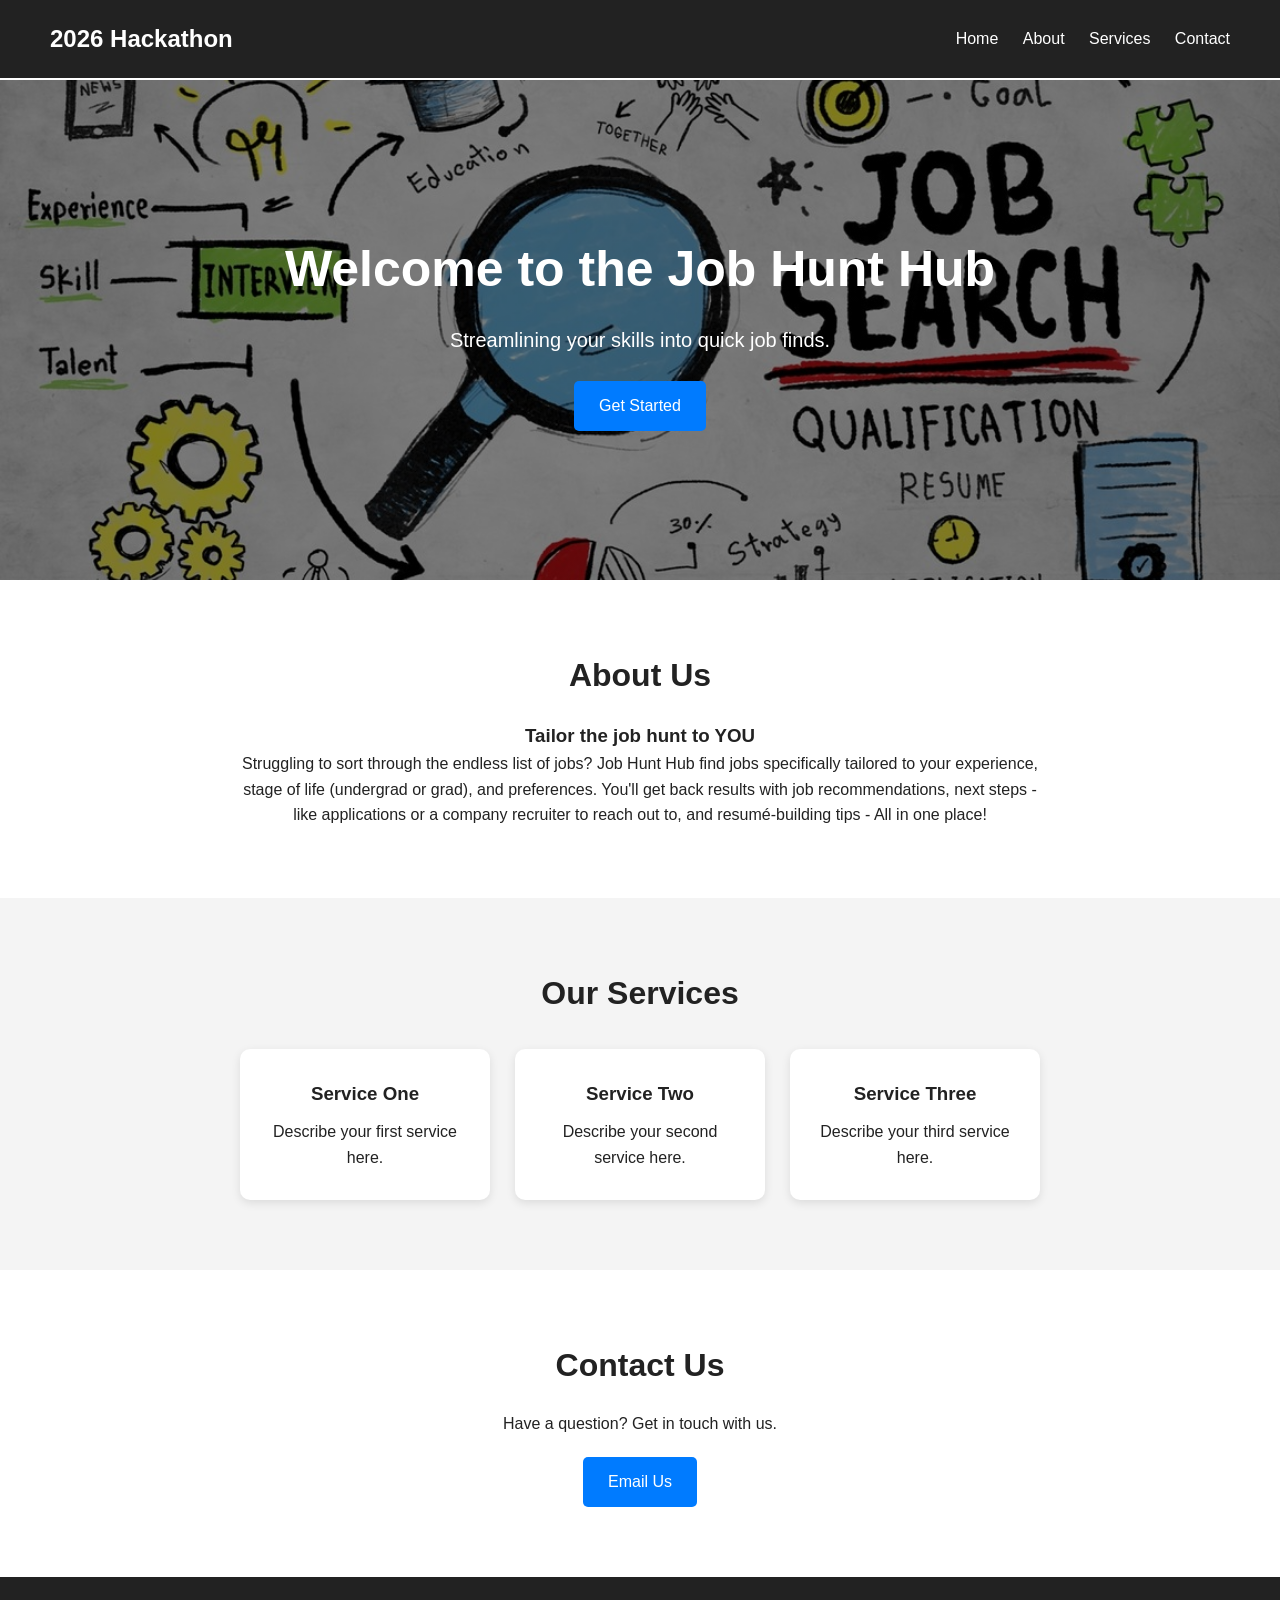
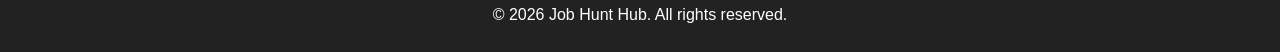
==== index.html @ c2994886 "Remove title from index.html Removed the title 'Jobhunt Hub' from the header." ====
<!DOCTYPE html>
<html lang="en">
<head>
  <meta charset="UTF-8">
  <meta name="viewport" content="width=device-width, initial-scale=1.0">

  <title>Job Hunt Hub</title>
  
  <link rel="stylesheet" href="css/style.css">

</head>

<body>

  <!-- HEADER -->
  <header>
    <div class="logo">2026 Hackathon</div>

    <nav>
      <a href="#home">Home</a>
      <a href="#about">About</a>
      <a href="#services">Services</a>
      <a href="#contact">Contact</a>
    </nav>
  </header>


  <!-- HERO -->
  <section class="hero" id="home">
    <h1>Welcome to the Job Hunt Hub</h1>

    <p>
      Streamlining your skills into quick job finds.
    </p>

    <a href="#contact" class="button">
      Get Started
    </a>
  </section>


  <!-- ABOUT -->
  <section id="about">
    <div class="about">
      <h2>About Us</h2>
      <h3>Tailor the job hunt to YOU</h3>

      <p>
        Struggling to sort through the endless list of jobs? Job Hunt Hub find jobs specifically tailored to
        your experience, stage of life (undergrad or grad), and preferences. You'll get back results with job recommendations,
        next steps - like applications or a company recruiter to reach out to, and resumé-building tips - All in one place!
      </p>
    </div>
  </section>


  <!-- SERVICES -->
  <section class="services" id="services">
    <h2>Our Services</h2>

    <div class="service-container">

      <div class="service">
        <h3>Service One</h3>
        <p>
          Describe your first service here.
        </p>
      </div>

      <div class="service">
        <h3>Service Two</h3>
        <p>
          Describe your second service here.
        </p>
      </div>

      <div class="service">
        <h3>Service Three</h3>
        <p>
          Describe your third service here.
        </p>
      </div>

    </div>
  </section>


  <!-- CONTACT -->
  <section class="contact" id="contact">
    <h2>Contact Us</h2>

    <p>
      Have a question? Get in touch with us.
    </p>

    <a href="pfranci@byu.edu" class="button">
      Email Us
    </a>
  </section>


  <!-- FOOTER -->
  <footer>
    <p>&copy; 2026 Job Hunt Hub. All rights reserved.</p>
  </footer>

</body>
</html>
---- css/style.css ----
/* ===== GENERAL ===== */
    * {
      margin: 0;
      padding: 0;
      box-sizing: border-box;
    }

    body {
      font-family: Arial, sans-serif;
      line-height: 1.6;
      color: #222;
        padding-top: 80px;
    }

    a {
      text-decoration: none;
      color: inherit;
    }

    /* ===== HEADER ===== */
    header {
        background: #222;
        color: white;
        padding: 20px 50px;
        
        display: flex;
        justify-content: space-between;
        align-items: center;
        
        position: fixed !important;
        top: 0;
        left: 0;
        width: 100%;
        z-index: 9999;
    }

    .logo {
      font-size: 24px;
      font-weight: bold;
    }

    nav a {
      margin-left: 20px;
      color: white;
    }

    nav a:hover {
      color: #4da6ff;
    }

    /* ===== HERO ===== */
    .hero {
      min-height: 500px;
    
      background:
        linear-gradient(rgba(0, 0, 0, 0.5), rgba(0, 0, 0, 0.5)),
        url("../img/job-hunt-pic.jpeg");
    
      background-size: cover;
      background-position: center;
      background-repeat: no-repeat;
    
      display: flex;
      flex-direction: column;
      justify-content: center;
      align-items: center;
    
      text-align: center;
      padding: 40px;
    
      color: white;
    }



    .hero h1 {
      font-size: 50px;
      margin-bottom: 15px;
    }

    .hero p {
      font-size: 20px;
      margin-bottom: 25px;
    }

    .button {
      background: #007bff;
      color: white;
      padding: 12px 25px;
      border-radius: 5px;
      display: inline-block;
    }

    .button:hover {
      background: #0056b3;
    }

    /* ===== SECTIONS ===== */
    section {
      padding: 70px 50px;
      text-align: center;
    }

    section h2 {
      font-size: 32px;
      margin-bottom: 20px;
    }

    /* ===== ABOUT ===== */
    .about {
      max-width: 800px;
      margin: auto;
    }

    /* ===== SERVICES ===== */
    .services {
      background: #f4f4f4;
    }

    .service-container {
      display: flex;
      justify-content: center;
      gap: 25px;
      flex-wrap: wrap;
      margin-top: 30px;
    }

    .service {
      background: white;
      padding: 30px;
      width: 250px;
      border-radius: 10px;

      box-shadow: 0 3px 10px rgba(0, 0, 0, 0.1);
    }

    .service h3 {
      margin-bottom: 10px;
    }

    /* ===== CONTACT ===== */
    .contact p {
      margin-bottom: 20px;
    }

    /* ===== FOOTER ===== */
    footer {
      background: #222;
      color: white;
      text-align: center;
      padding: 25px;
    }

    /* ===== MOBILE ===== */
    @media (max-width: 600px) {
      header {
        flex-direction: column;
        gap: 15px;
      }

      nav a {
        margin: 0 8px;
      }

      .hero h1 {
        font-size: 36px;
      }
    }
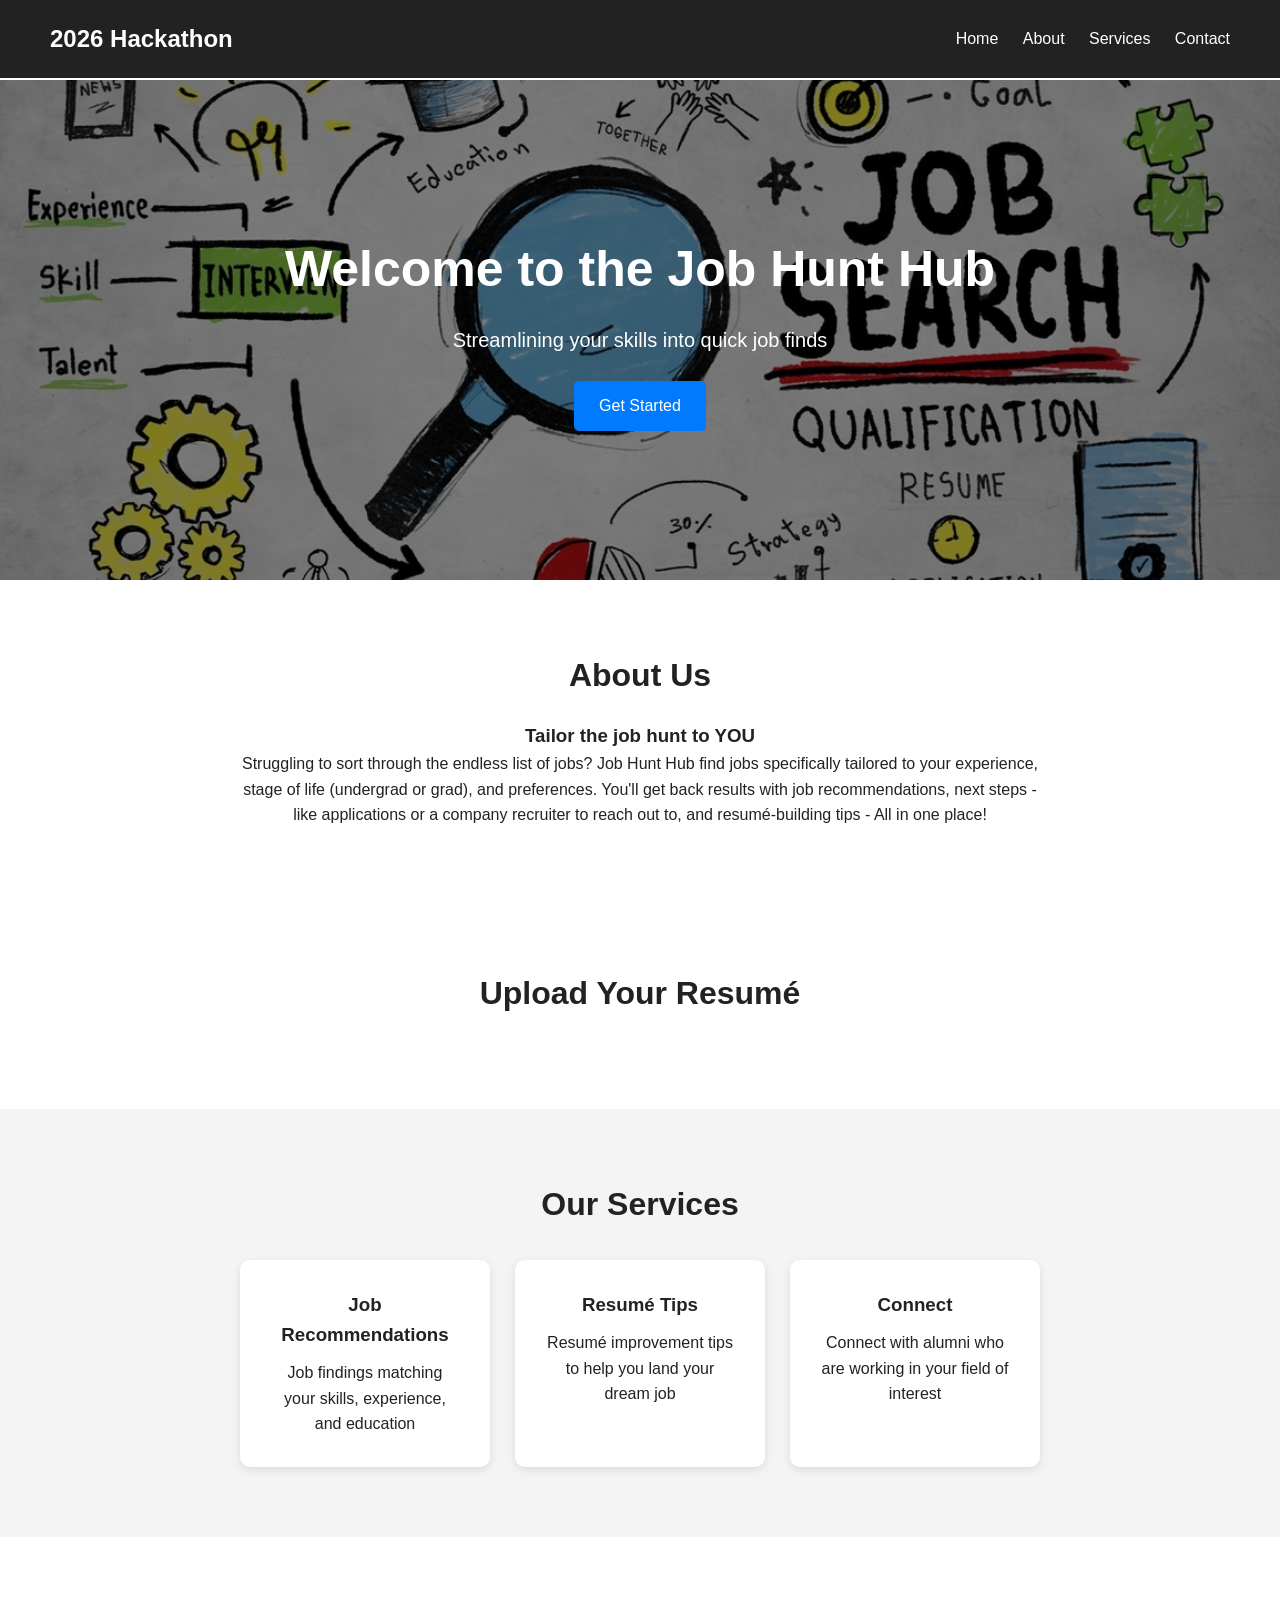
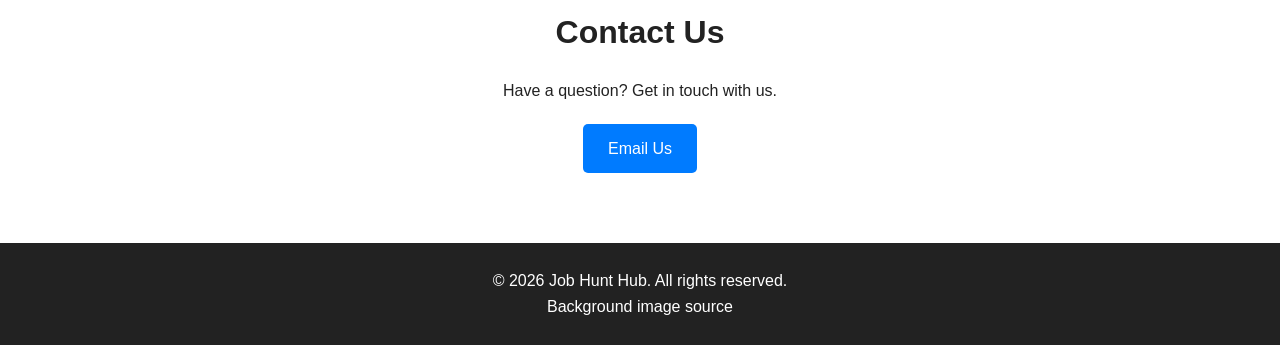
==== commit 8835b1bd: "Revise services and add upload section in index.html Updated content and structure for services and " ====
--- a/index.html
+++ b/index.html
@@ -30,10 +30,10 @@
     <h1>Welcome to the Job Hunt Hub</h1>
 
     <p>
-      Streamlining your skills into quick job finds.
+      Streamlining your skills into quick job finds
     </p>
 
-    <a href="#contact" class="button">
+    <a href="#upload" class="button">
       Get Started
     </a>
   </section>
@@ -54,6 +54,14 @@
   </section>
 
 
+  <!-- UPLOAD -->
+  <section id="upload">
+    <div>
+      <h2>Upload Your Resumé</h2>
+    </div>
+  </section>
+
+
   <!-- SERVICES -->
   <section class="services" id="services">
     <h2>Our Services</h2>
@@ -61,23 +69,23 @@
     <div class="service-container">
 
       <div class="service">
-        <h3>Service One</h3>
+        <h3>Job Recommendations</h3>
         <p>
-          Describe your first service here.
+          Job findings matching your skills, experience, and education
         </p>
       </div>
 
       <div class="service">
-        <h3>Service Two</h3>
+        <h3>Resumé Tips</h3>
         <p>
-          Describe your second service here.
+          Resumé improvement tips to help you land your dream job
         </p>
       </div>
 
       <div class="service">
-        <h3>Service Three</h3>
+        <h3>Connect</h3>
         <p>
-          Describe your third service here.
+          Connect with alumni who are working in your field of interest
         </p>
       </div>
 
@@ -102,6 +110,12 @@
   <!-- FOOTER -->
   <footer>
     <p>&copy; 2026 Job Hunt Hub. All rights reserved.</p>
+
+    <p class="image-credit">
+      <a href="https://www.linkedin.com/pulse/job-hunting-tips-mike-roberts" target="_blank" rel="noopener noreferrer">
+        Background image source
+      </a>
+    </p>
   </footer>
 
 </body>
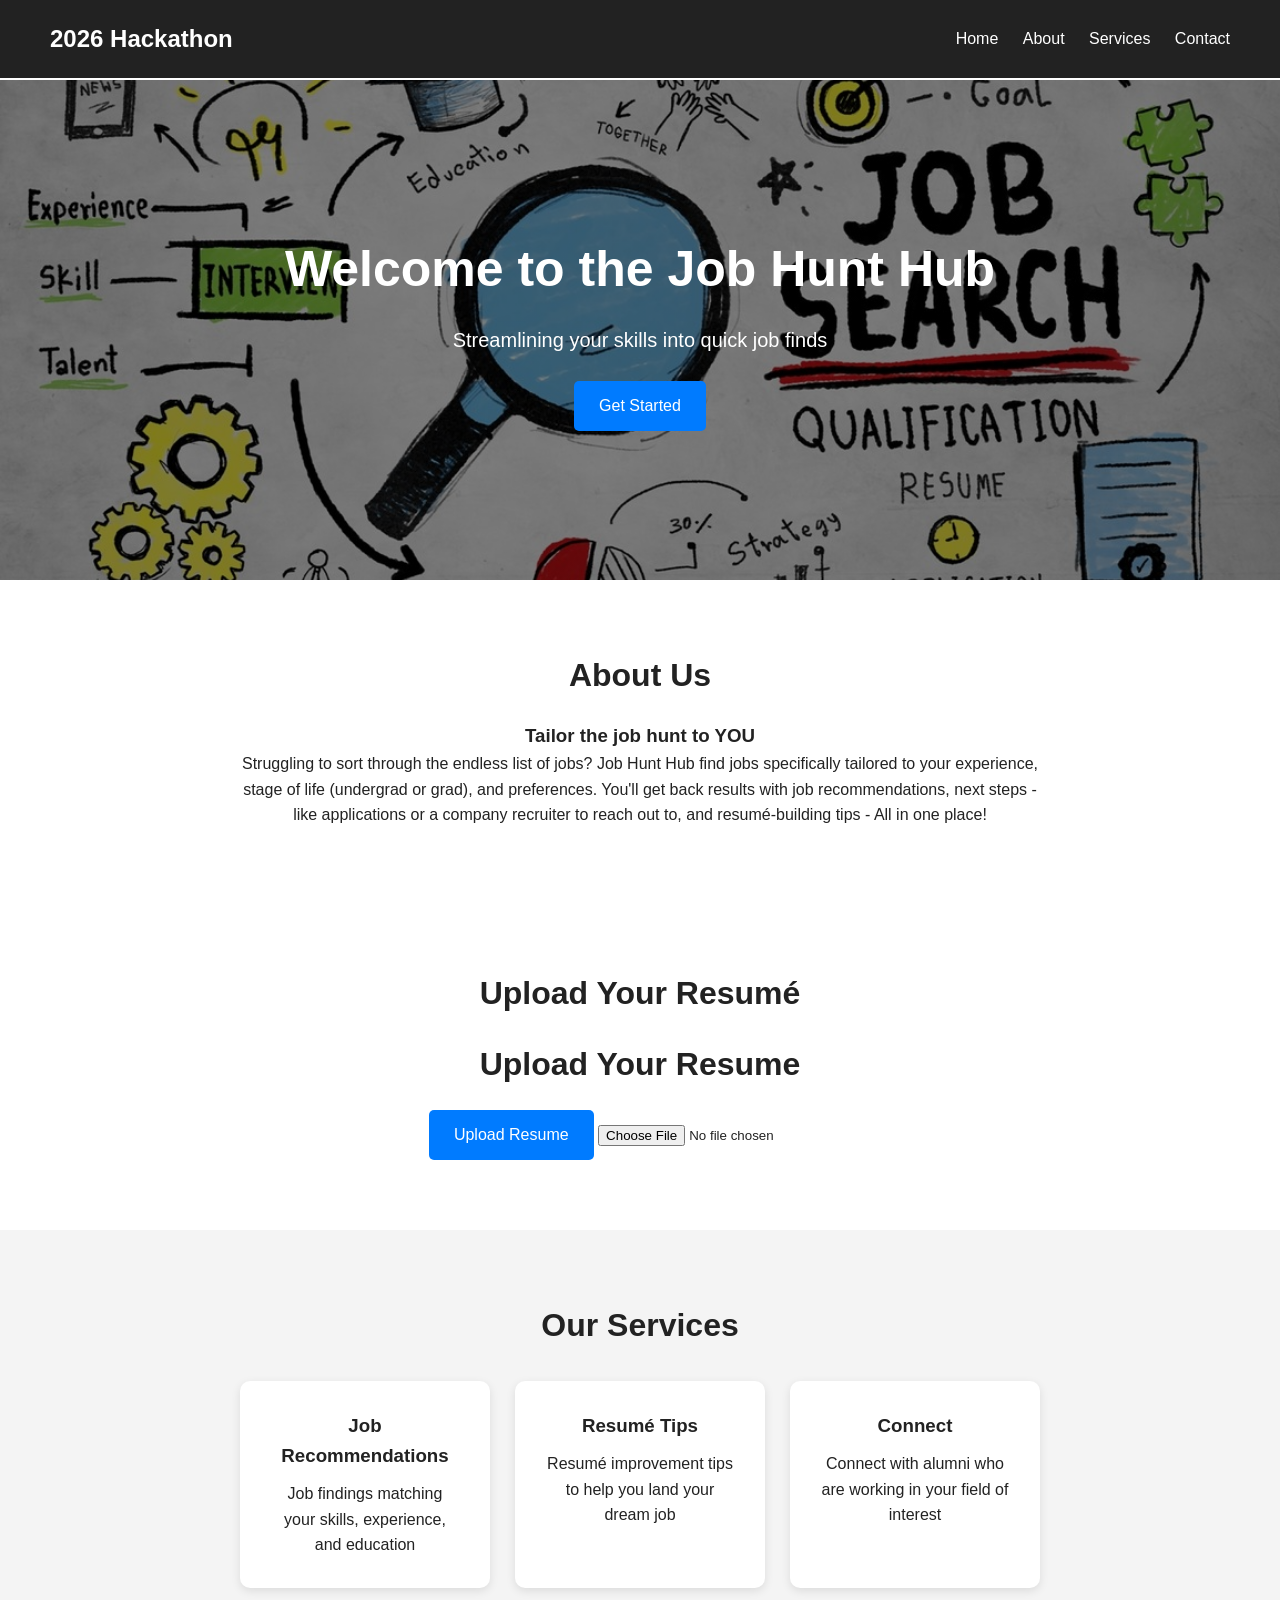
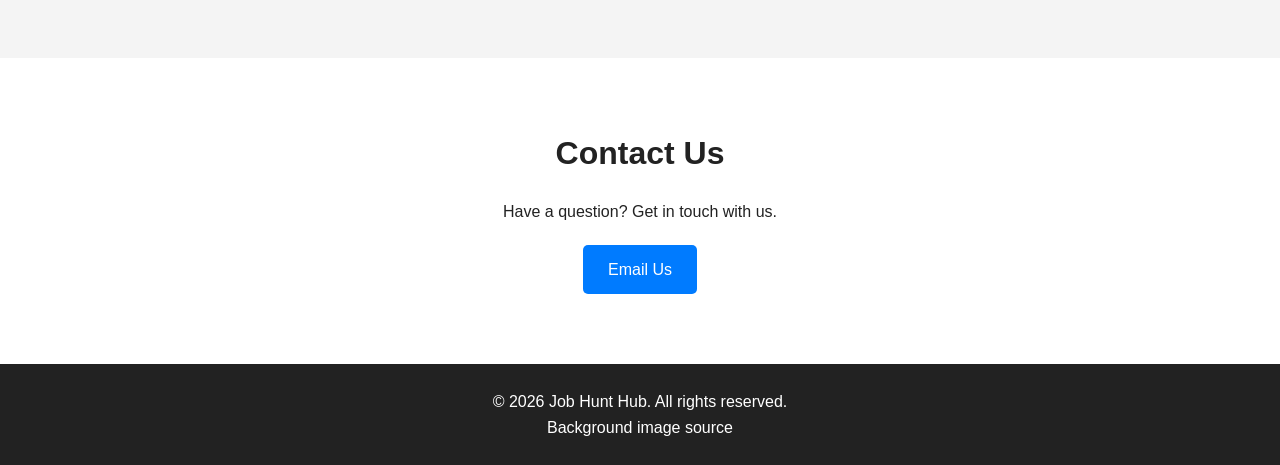
==== commit 5c26cea6: "Add resume upload section to index.html" ====
--- a/index.html
+++ b/index.html
@@ -58,6 +58,19 @@
   <section id="upload">
     <div>
       <h2>Upload Your Resumé</h2>
+        <div class="upload-section">
+          <h2>Upload Your Resume</h2>
+          <label for="resume-upload" class="button">
+            Upload Resume
+          </label>
+
+          <input
+            type="file"
+            id="resume-upload"
+            name="resume"
+            accept=".pdf,.doc,.docx"
+          >
+        </div>
     </div>
   </section>
 
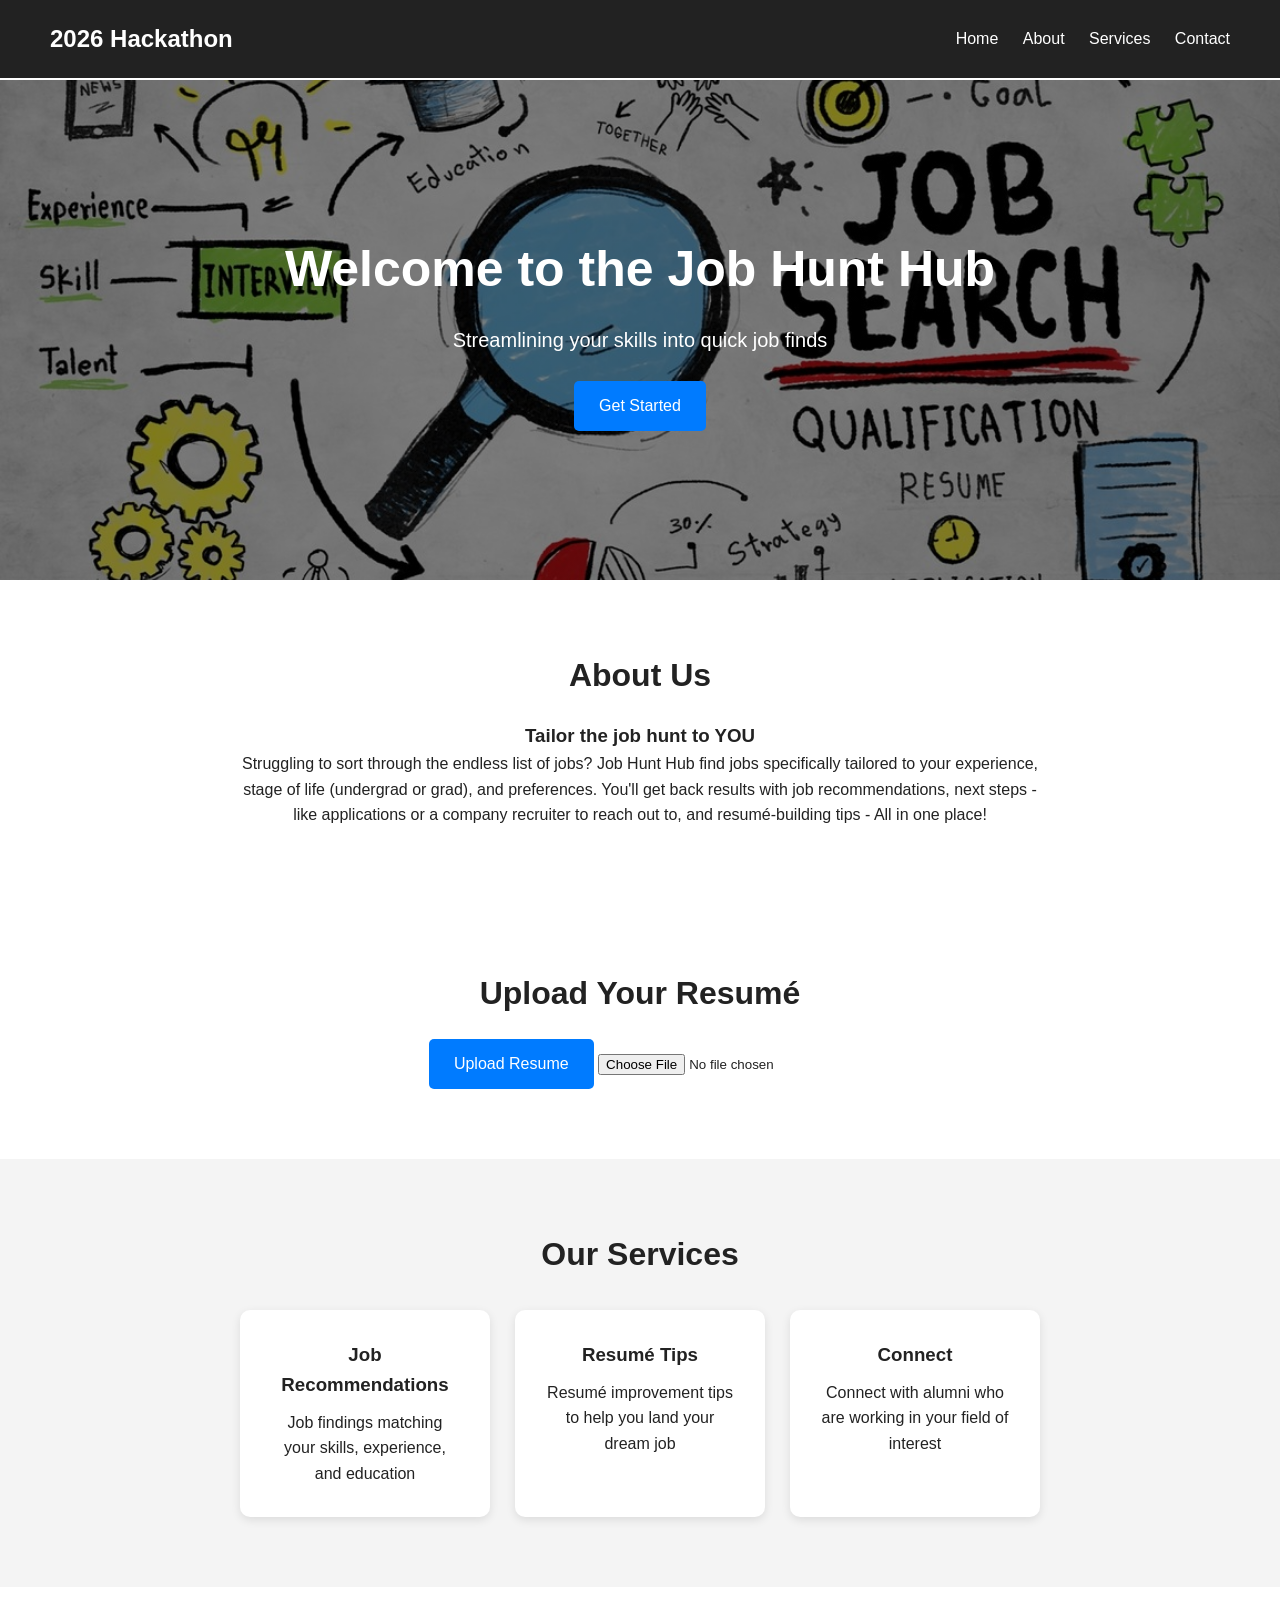
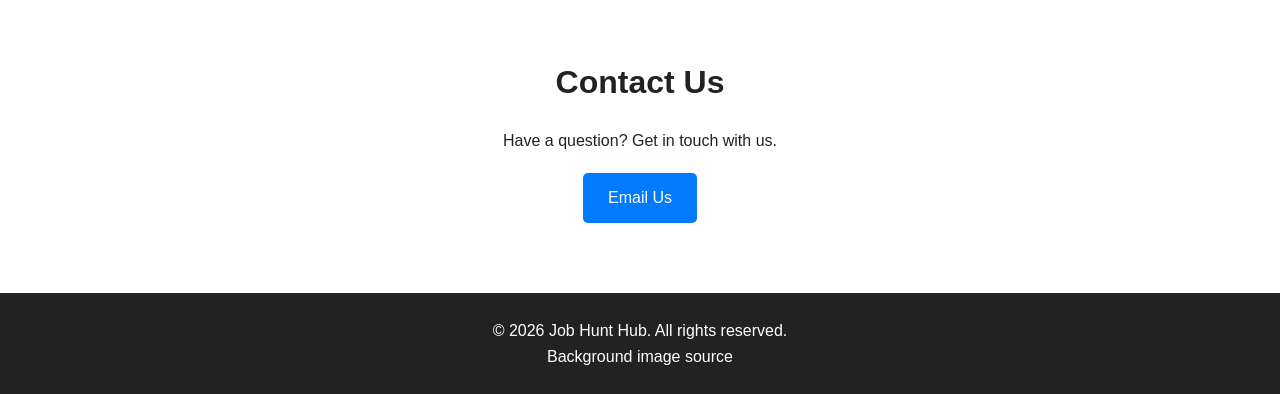
==== commit 25da71e4: "Remove duplicate heading in upload section Removed duplicate heading for resume upload section." ====
--- a/index.html
+++ b/index.html
@@ -59,7 +59,6 @@
     <div>
       <h2>Upload Your Resumé</h2>
         <div class="upload-section">
-          <h2>Upload Your Resume</h2>
           <label for="resume-upload" class="button">
             Upload Resume
           </label>
--- a/css/style.css
+++ b/css/style.css
@@ -112,6 +112,11 @@
       margin: auto;
     }
 
+    /* ===== UPLOAD ===== */
+    .resume-upload {
+        display: none;
+    }
+
     /* ===== SERVICES ===== */
     .services {
       background: #f4f4f4;
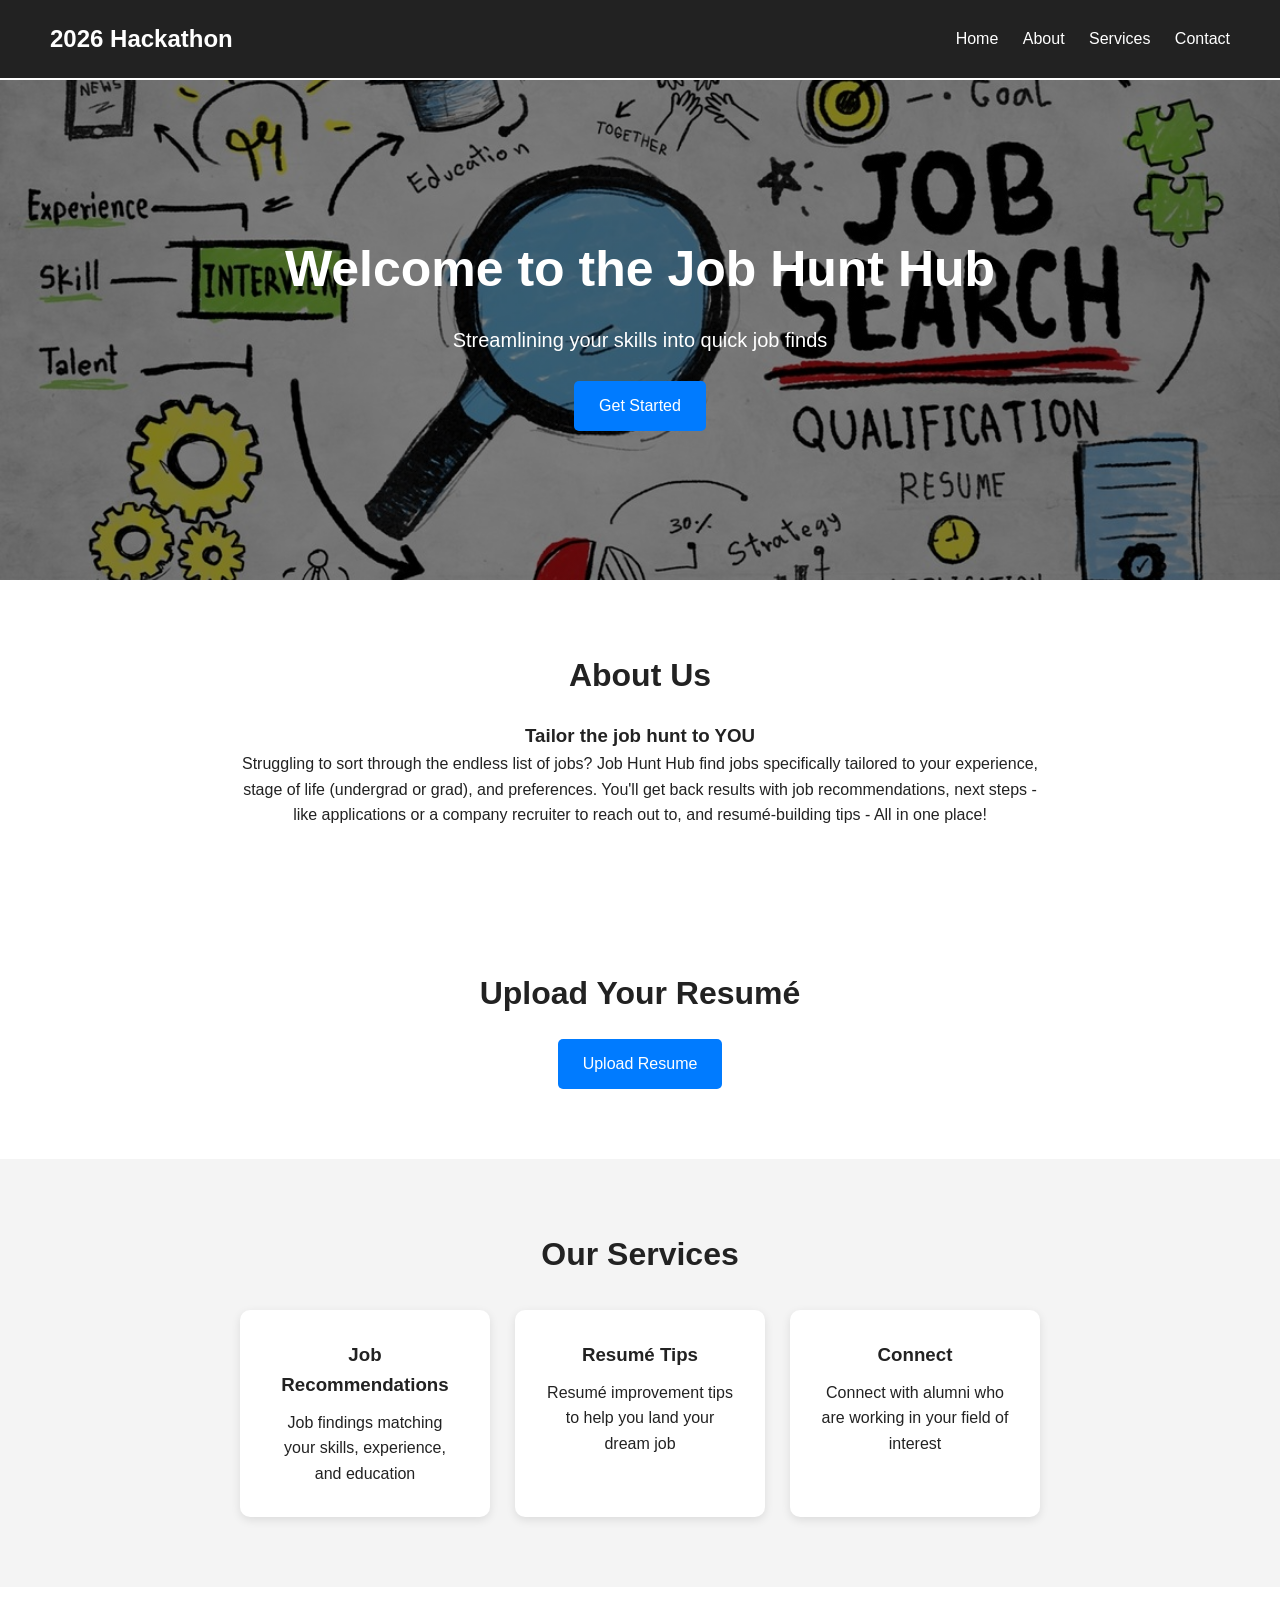
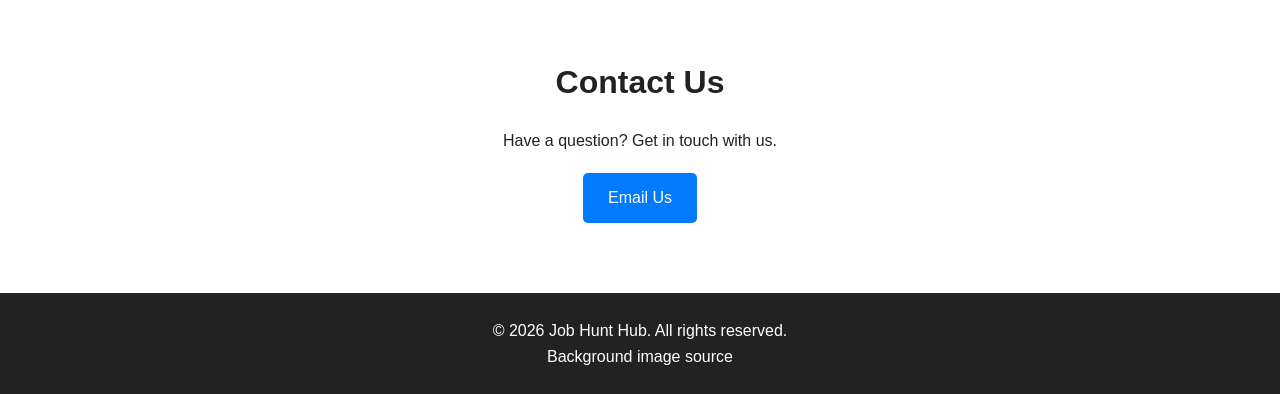
==== commit e3d04ee4: "Fix upload section markup in index.html" ====
--- a/index.html
+++ b/index.html
@@ -58,7 +58,7 @@
   <section id="upload">
     <div>
       <h2>Upload Your Resumé</h2>
-        <div class="upload-section">
+        <div>
           <label for="resume-upload" class="button">
             Upload Resume
           </label>
--- a/css/style.css
+++ b/css/style.css
@@ -113,7 +113,7 @@
     }
 
     /* ===== UPLOAD ===== */
-    .resume-upload {
+    #resume-upload {
         display: none;
     }
 
